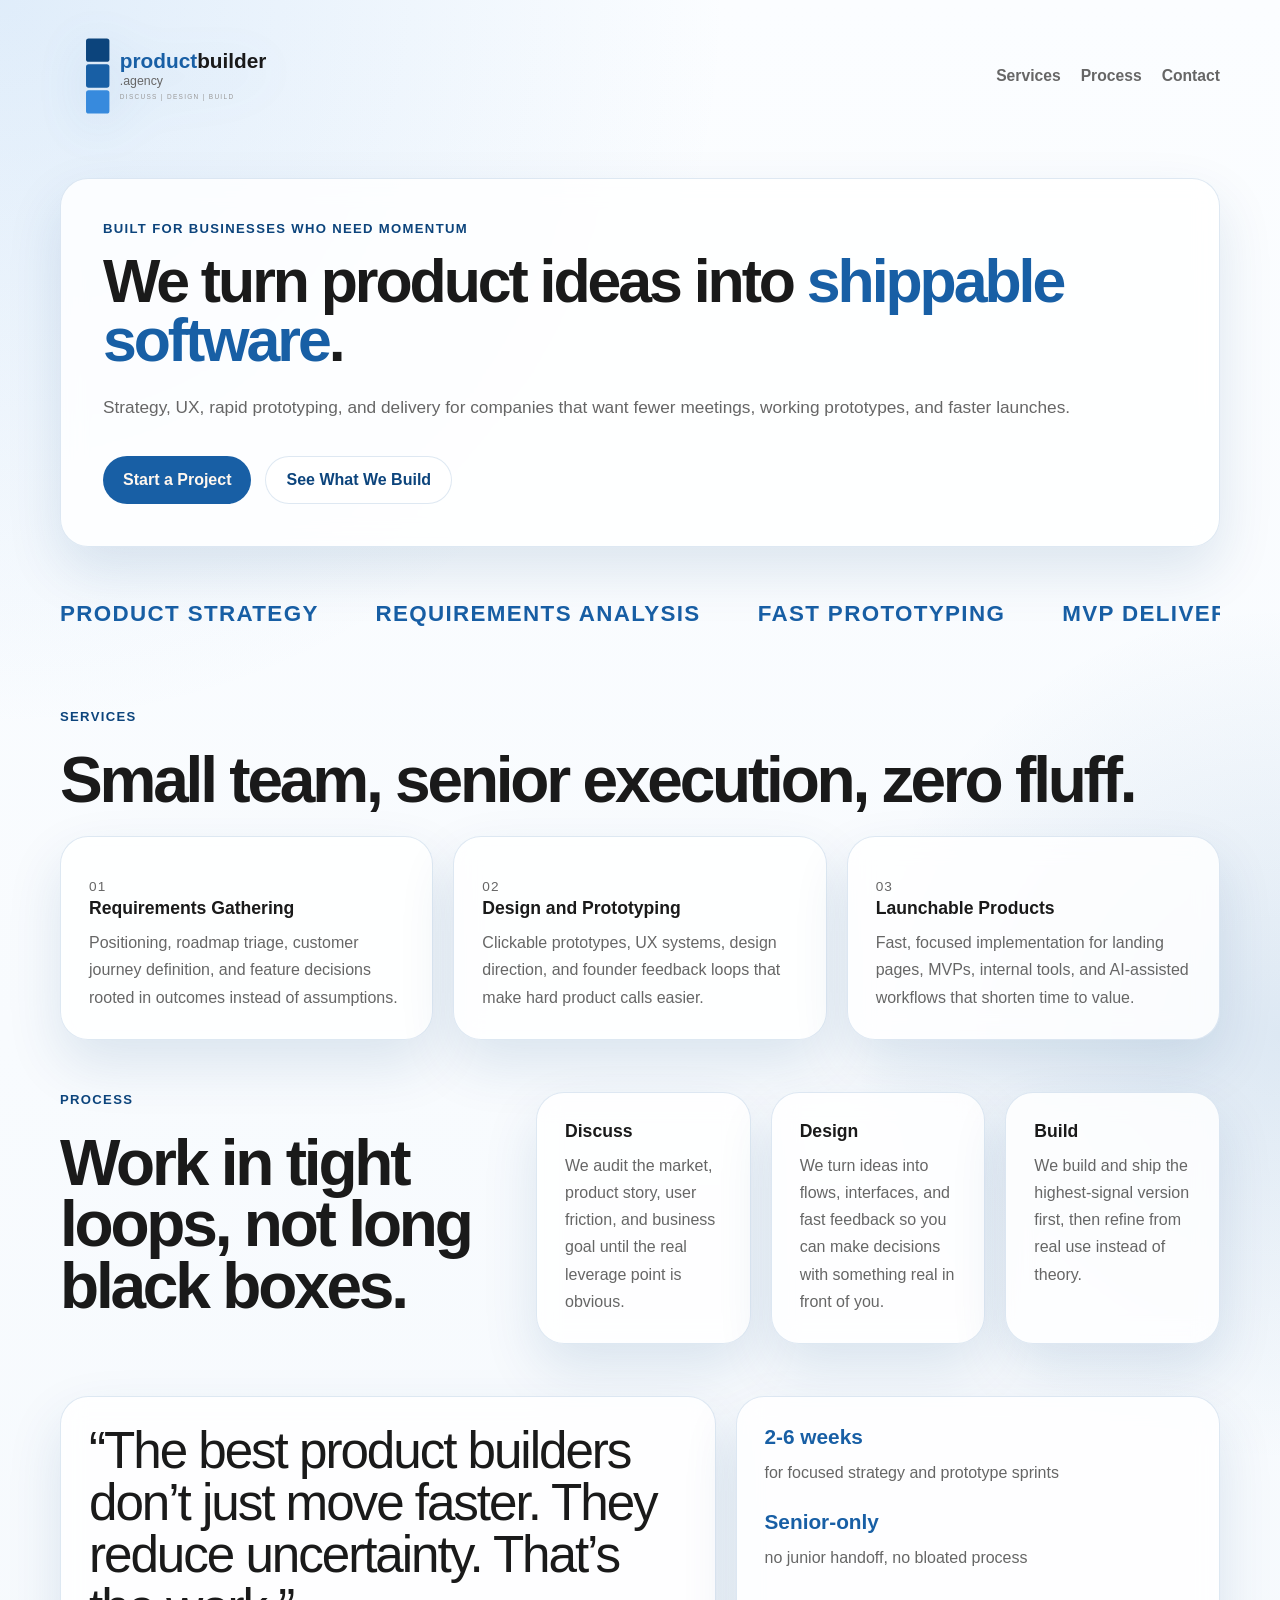
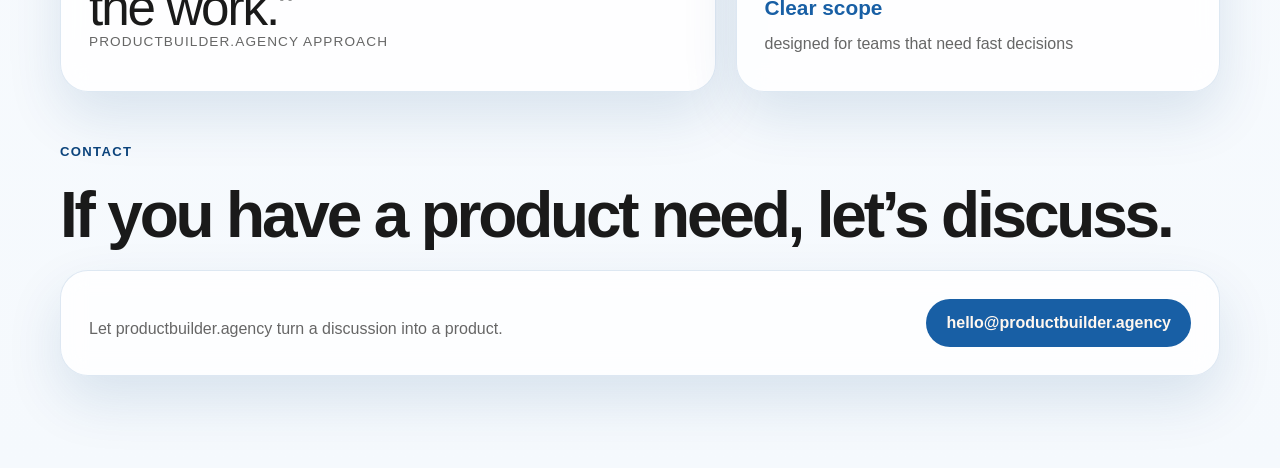
==== index.html @ 7d95f9d0 "Initial productbuilder.agency site" ====
<!DOCTYPE html>
<html lang="en">
  <head>
    <meta charset="UTF-8" />
    <meta name="viewport" content="width=device-width, initial-scale=1.0" />
    <title>productbuilder.agency</title>
    <meta
      name="description"
      content="Product strategy, design, and engineering for founders who need traction fast."
    />
    <link rel="icon" type="image/svg+xml" href="./assets/pb-logo-icon.svg" />
    <link rel="stylesheet" href="./styles.css" />
  </head>
  <body>
    <div class="site-shell">
      <header class="topbar">
        <a class="brand" href="#top" aria-label="productbuilder.agency home">
          <img
            class="brand-logo brand-logo-full"
            src="./assets/pb-logo-primary.svg"
            alt="productbuilder.agency"
          />
          <img
            class="brand-logo brand-logo-icon"
            src="./assets/pb-logo-icon.svg"
            alt=""
            aria-hidden="true"
          />
        </a>
        <nav class="nav">
          <a href="#services">Services</a>
          <a href="#process">Process</a>
          <a href="#contact">Contact</a>
        </nav>
      </header>

      <main id="top">
        <section class="hero">
          <div class="hero-copy reveal">
            <p class="eyebrow">Built for businesses who need momentum</p>
            <h1>
              We turn product ideas into
              <span>shippable software</span>.
            </h1>
            <p class="lede">
              Strategy, UX, rapid prototyping, and delivery for companies that
              want fewer meetings, working prototypes, and faster launches.
            </p>
            <div class="hero-actions">
              <a class="button button-primary" href="#contact">Start a Project</a>
              <a class="button button-secondary" href="#services">See What We Build</a>
            </div>
          </div>
        </section>

        <section class="marquee">
          <p>
            Product Strategy
            <span></span>
            Requirements Analysis
            <span></span>
            Fast Prototyping
            <span></span>
            MVP Delivery
            <span></span>
            AI Enabled Workflows
            <span></span>
            Continuous Integration/Continuous Delivery
          </p>
        </section>

        <section class="section" id="services">
          <div class="section-heading section-heading-wide reveal">
            <p class="eyebrow">Services</p>
            <h2>Small team, senior execution, zero fluff.</h2>
          </div>
          <div class="service-list">
            <article class="service-card reveal">
              <p class="service-number">01</p>
              <h3>Requirements Gathering</h3>
              <p>
                Positioning, roadmap triage, customer journey definition, and
                feature decisions rooted in outcomes instead of assumptions.
              </p>
            </article>
            <article class="service-card reveal reveal-delay-1">
              <p class="service-number">02</p>
              <h3>Design and Prototyping</h3>
              <p>
                Clickable prototypes, UX systems, design direction, and founder
                feedback loops that make hard product calls easier.
              </p>
            </article>
            <article class="service-card reveal reveal-delay-2">
              <p class="service-number">03</p>
              <h3>Launchable Products</h3>
              <p>
                Fast, focused implementation for landing pages, MVPs, internal
                tools, and AI-assisted workflows that shorten time to value.
              </p>
            </article>
          </div>
        </section>

        <section class="section split-section" id="process">
          <div class="section-heading reveal">
            <p class="eyebrow">Process</p>
            <h2>Work in tight loops, not long black boxes.</h2>
          </div>
          <div class="timeline">
            <article class="timeline-item reveal">
              <h3>Discuss</h3>
              <p>
                We audit the market, product story, user friction, and business
                goal until the real leverage point is obvious.
              </p>
            </article>
            <article class="timeline-item reveal reveal-delay-1">
              <h3>Design</h3>
              <p>
                We turn ideas into flows, interfaces, and fast feedback so you
                can make decisions with something real in front of you.
              </p>
            </article>
            <article class="timeline-item reveal reveal-delay-2">
              <h3>Build</h3>
              <p>
                We build and ship the highest-signal version first, then refine
                from real use instead of theory.
              </p>
            </article>
          </div>
        </section>

        <section class="section testimonial-band">
          <div class="testimonial reveal">
            <p class="quote">
              “The best product builders don’t just move faster. They reduce
              uncertainty. That’s the work.”
            </p>
            <p class="quote-attribution">productbuilder.agency approach</p>
          </div>
          <div class="stats reveal reveal-delay-1">
            <div>
              <strong>2-6 weeks</strong>
              <p>for focused strategy and prototype sprints</p>
            </div>
            <div>
              <strong>Senior-only</strong>
              <p>no junior handoff, no bloated process</p>
            </div>
            <div>
              <strong>Clear scope</strong>
              <p>designed for teams that need fast decisions</p>
            </div>
          </div>
        </section>

        <section class="section contact-section" id="contact">
          <div class="section-heading section-heading-wide reveal">
            <p class="eyebrow">Contact</p>
            <h2>If you have a product need, let’s discuss.</h2>
          </div>
          <div class="contact-card reveal reveal-delay-1">
            <p>
              Let productbuilder.agency turn a discussion into a product.
            </p>
            <a class="button button-primary" href="mailto:hello@productbuilder.agency">
              hello@productbuilder.agency
            </a>
          </div>
        </section>
      </main>
    </div>

    <script src="./script.js"></script>
  </body>
</html>
---- styles.css ----
:root {
  --blue-primary: #185fa5;
  --blue-dark: #0c447c;
  --blue-light: #378add;
  --blue-pale: rgba(133, 183, 235, 0.6);
  --text: #1a1a1a;
  --gray-medium: #666666;
  --gray-light: #999999;
  --bg: #f5f9fd;
  --bg-strong: #e4eef8;
  --surface: rgba(255, 255, 255, 0.82);
  --surface-strong: #ffffff;
  --border: rgba(24, 95, 165, 0.14);
  --shadow: 0 24px 56px rgba(12, 68, 124, 0.12);
}

* {
  box-sizing: border-box;
}

html {
  scroll-behavior: smooth;
}

body {
  margin: 0;
  min-height: 100vh;
  font-family: Arial, Helvetica, sans-serif;
  color: var(--text);
  background:
    radial-gradient(circle at top left, rgba(56, 138, 221, 0.14), transparent 30%),
    radial-gradient(circle at right center, rgba(24, 95, 165, 0.12), transparent 26%),
    linear-gradient(180deg, #fbfdff 0%, var(--bg) 100%);
}

a {
  color: inherit;
  text-decoration: none;
}

.site-shell {
  width: min(1160px, calc(100% - 32px));
  margin: 0 auto;
  padding: 20px 0 64px;
}

.topbar {
  display: flex;
  align-items: center;
  justify-content: space-between;
  gap: 24px;
  padding: 12px 0 30px;
}

.brand {
  display: inline-flex;
  align-items: center;
}

.brand-logo {
  display: block;
  height: auto;
}

.brand-logo-full {
  width: min(390px, 42vw);
  filter: drop-shadow(0 10px 24px rgba(24, 95, 165, 0.12));
  background: transparent;
}

.brand-logo-icon {
  display: none;
  width: 62px;
  border-radius: 16px;
  filter: drop-shadow(0 10px 24px rgba(24, 95, 165, 0.14));
  background: transparent;
}

.nav {
  display: flex;
  flex-wrap: wrap;
  gap: 20px;
  color: var(--gray-medium);
  font-size: 0.98rem;
  font-weight: 700;
}

.hero {
  display: block;
  padding: 28px 0 18px;
}

.hero-copy,
.service-card,
.timeline-item,
.testimonial,
.stats,
.contact-card {
  border: 1px solid var(--border);
  border-radius: 28px;
  background: var(--surface);
  backdrop-filter: blur(12px);
  box-shadow: var(--shadow);
}

.hero-copy {
  padding: 42px;
}

.eyebrow {
  margin: 0 0 16px;
  color: var(--blue-dark);
  font-size: 0.82rem;
  font-weight: 700;
  letter-spacing: 0.1em;
  text-transform: uppercase;
}

h1,
h2,
h3,
.quote {
  margin: 0;
}

h1,
h2 {
  font-family: Arial, Helvetica, sans-serif;
  font-weight: 700;
  line-height: 0.96;
  letter-spacing: -0.05em;
}

h1 {
  font-size: clamp(1.9rem, 5.2vw, 3.8rem);
  max-width: none;
}

h1 span {
  color: var(--blue-primary);
}

.lede {
  max-width: none;
  margin: 24px 0 0;
  font-size: 1.08rem;
  line-height: 1.7;
  color: var(--gray-medium);
}

.hero-actions {
  display: flex;
  flex-wrap: wrap;
  gap: 14px;
  margin-top: 34px;
}

.button {
  display: inline-flex;
  align-items: center;
  justify-content: center;
  min-height: 48px;
  padding: 0 20px;
  border-radius: 999px;
  font-weight: 700;
  transition: transform 180ms ease, background-color 180ms ease, color 180ms ease;
}

.button:hover {
  transform: translateY(-2px);
}

.button-primary {
  background: var(--blue-primary);
  color: #fff7ef;
}

.button-secondary {
  border: 1px solid var(--border);
  background: rgba(255, 255, 255, 0.72);
  color: var(--blue-dark);
}

.service-number,
.quote-attribution {
  margin: 0 0 14px;
  color: var(--gray-medium);
  font-size: 0.85rem;
  letter-spacing: 0.08em;
  text-transform: uppercase;
}
.service-card h3,
.timeline-item h3 {
  display: block;
  font-size: 1.1rem;
  line-height: 1.2;
}

.service-card p,
.timeline-item p,
.stats p,
.contact-card p {
  margin: 10px 0 0;
  color: var(--gray-medium);
  line-height: 1.7;
}

.marquee {
  overflow: hidden;
  margin: 18px 0 12px;
  padding: 18px 0;
  white-space: nowrap;
}

.marquee p {
  display: inline-block;
  min-width: 100%;
  margin: 0;
  color: var(--blue-primary);
  font-size: clamp(1.1rem, 2vw, 1.4rem);
  font-weight: 700;
  letter-spacing: 0.06em;
  text-transform: uppercase;
  animation: slide 20s linear infinite;
}

.marquee span {
  display: inline-block;
  width: 42px;
}

.section {
  padding: 52px 0 0;
}

.section-heading {
  display: grid;
  gap: 10px;
  margin-bottom: 24px;
}

.section-heading h2 {
  max-width: 12ch;
  font-size: clamp(2.4rem, 5vw, 4.6rem);
}

.section-heading-wide h2 {
  max-width: none;
}

.service-list,
.timeline,
.testimonial-band {
  display: grid;
  gap: 20px;
}

.service-list {
  grid-template-columns: repeat(3, minmax(0, 1fr));
}

.service-card,
.timeline-item,
.testimonial,
.stats,
.contact-card {
  padding: 28px;
}

.split-section {
  display: grid;
  grid-template-columns: minmax(0, 0.8fr) minmax(0, 1.2fr);
  gap: 20px;
  align-items: start;
}

.timeline {
  grid-template-columns: repeat(3, minmax(0, 1fr));
}

.testimonial-band {
  grid-template-columns: 1.15fr 0.85fr;
}

.quote {
  font-family: Arial, Helvetica, sans-serif;
  font-size: clamp(2rem, 4vw, 3.2rem);
  line-height: 1.02;
  letter-spacing: -0.04em;
}

.stats {
  display: grid;
  gap: 18px;
}

.stats strong {
  font-size: 1.3rem;
  color: var(--blue-primary);
}

.contact-section {
  padding-bottom: 28px;
}

.contact-card {
  display: flex;
  align-items: center;
  justify-content: space-between;
  gap: 20px;
}

.reveal {
  opacity: 0;
  transform: translateY(18px);
  transition: opacity 700ms ease, transform 700ms ease;
}

.reveal.is-visible {
  opacity: 1;
  transform: translateY(0);
}

.reveal-delay-1 {
  transition-delay: 120ms;
}

.reveal-delay-2 {
  transition-delay: 220ms;
}

@keyframes slide {
  from {
    transform: translateX(0);
  }
  to {
    transform: translateX(-12%);
  }
}

@media (max-width: 980px) {
  .split-section,
  .testimonial-band,
  .service-list,
  .timeline,
  .contact-card {
    grid-template-columns: 1fr;
  }

  .contact-card {
    align-items: flex-start;
  }
}

@media (max-width: 720px) {
  .site-shell {
    width: min(100% - 20px, 1160px);
    padding-top: 10px;
  }

  .topbar {
    flex-direction: column;
    align-items: flex-start;
    padding-bottom: 18px;
  }

  .brand-logo-full {
    display: none;
  }

  .brand-logo-icon {
    display: block;
  }

  .hero-copy,
  .hero-card,
  .service-card,
  .timeline-item,
  .testimonial,
  .stats,
  .contact-card {
    padding: 22px;
    border-radius: 22px;
  }

  h1 {
    font-size: clamp(2.9rem, 18vw, 5rem);
  }

  .button {
    width: 100%;
  }

  .nav {
    gap: 14px;
  }
}

@media (prefers-reduced-motion: reduce) {
  html {
    scroll-behavior: auto;
  }

  .marquee p,
  .reveal,
  .button {
    animation: none;
    transition: none;
  }

  .reveal {
    opacity: 1;
    transform: none;
  }
}
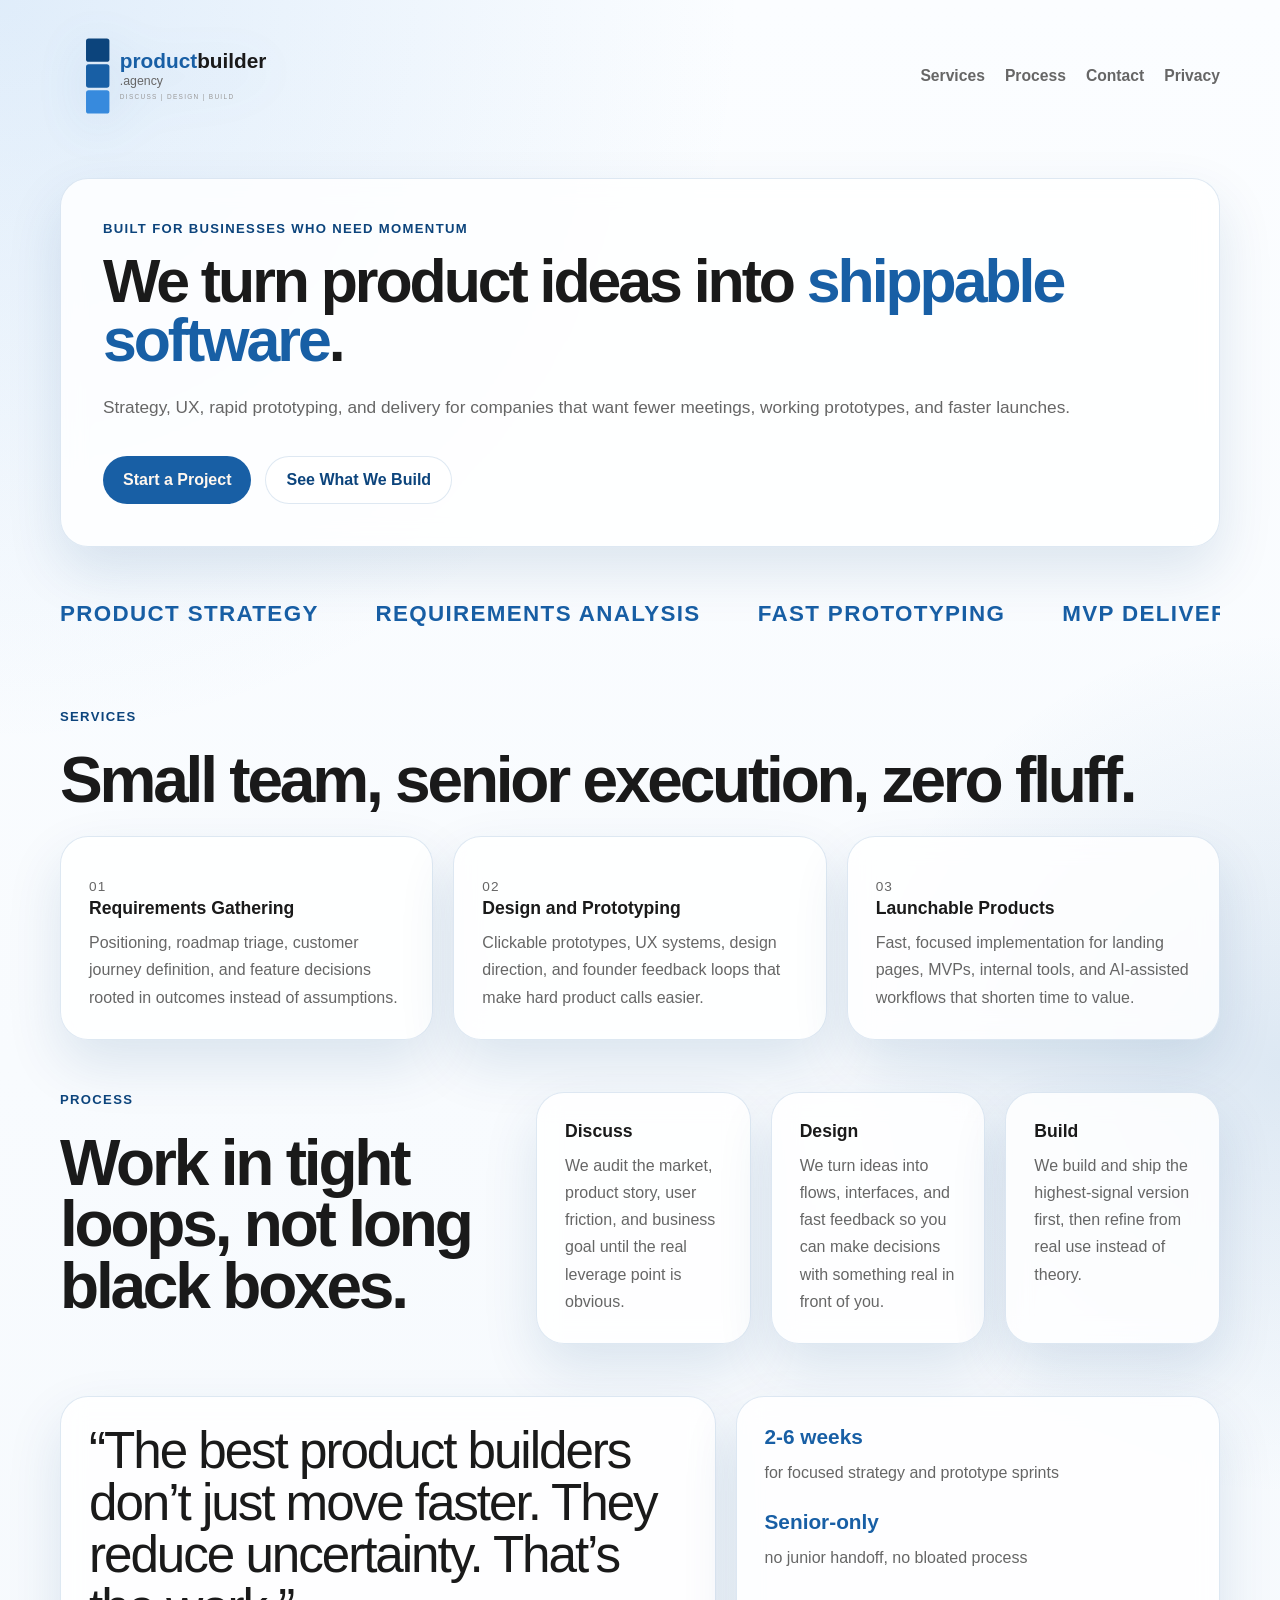
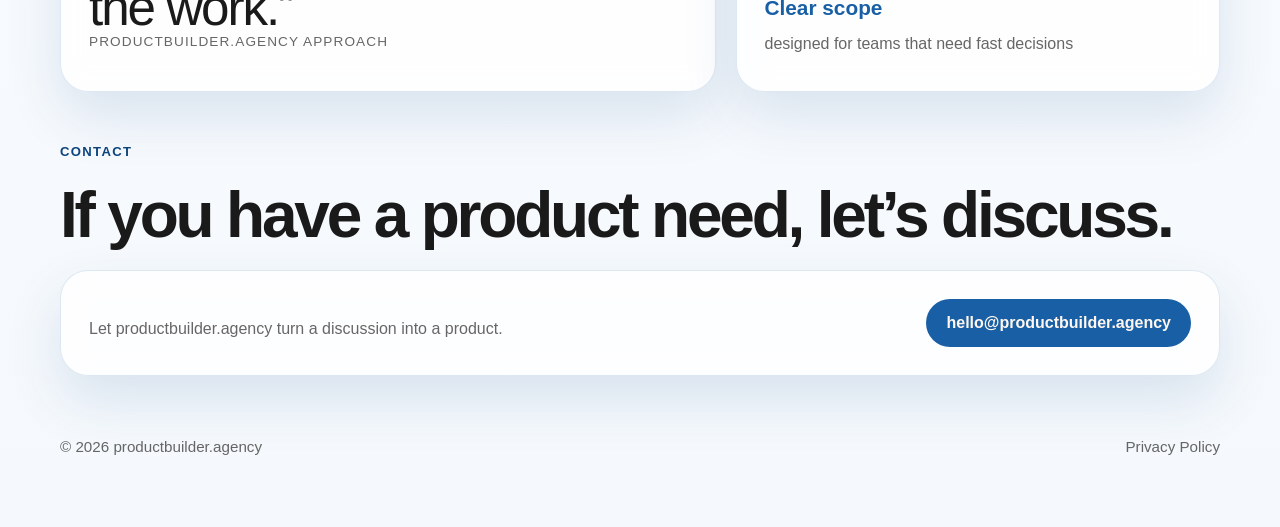
==== commit 0c342708: "Add privacy policy and update site content" ====
--- a/index.html
+++ b/index.html
@@ -31,6 +31,7 @@
           <a href="#services">Services</a>
           <a href="#process">Process</a>
           <a href="#contact">Contact</a>
+          <a href="./privacy.html">Privacy</a>
         </nav>
       </header>
 
@@ -170,6 +171,11 @@
             </a>
           </div>
         </section>
+
+        <footer class="site-footer">
+          <p>&copy; 2026 productbuilder.agency</p>
+          <a href="./privacy.html">Privacy Policy</a>
+        </footer>
       </main>
     </div>
 
--- a/styles.css
+++ b/styles.css
@@ -310,6 +310,70 @@
   gap: 20px;
 }
 
+.policy-layout {
+  padding-top: 24px;
+}
+
+.policy-hero h1 {
+  max-width: none;
+}
+
+.policy-card {
+  border: 1px solid var(--border);
+  border-radius: 28px;
+  background: var(--surface);
+  backdrop-filter: blur(12px);
+  box-shadow: var(--shadow);
+  padding: 32px;
+}
+
+.policy-card h2 {
+  margin-top: 32px;
+  font-size: clamp(1.4rem, 2.4vw, 2rem);
+}
+
+.policy-card h2:first-of-type {
+  margin-top: 0;
+}
+
+.policy-card p {
+  margin: 14px 0 0;
+  color: var(--gray-medium);
+  line-height: 1.75;
+}
+
+.policy-meta {
+  margin: 0 0 10px;
+  color: var(--gray-light);
+  font-size: 0.94rem;
+}
+
+.policy-list {
+  margin: 14px 0 0;
+  padding-left: 22px;
+  color: var(--gray-medium);
+  line-height: 1.75;
+}
+
+.inline-link {
+  color: var(--blue-primary);
+  font-weight: 700;
+}
+
+.site-footer {
+  display: flex;
+  justify-content: space-between;
+  align-items: center;
+  gap: 16px;
+  padding: 34px 0 8px;
+  color: var(--gray-medium);
+  font-size: 0.95rem;
+}
+
+.site-footer p {
+  margin: 0;
+}
+
 .reveal {
   opacity: 0;
   transform: translateY(18px);
@@ -348,6 +412,11 @@
   }
 
   .contact-card {
+    align-items: flex-start;
+  }
+
+  .site-footer {
+    flex-direction: column;
     align-items: flex-start;
   }
 }
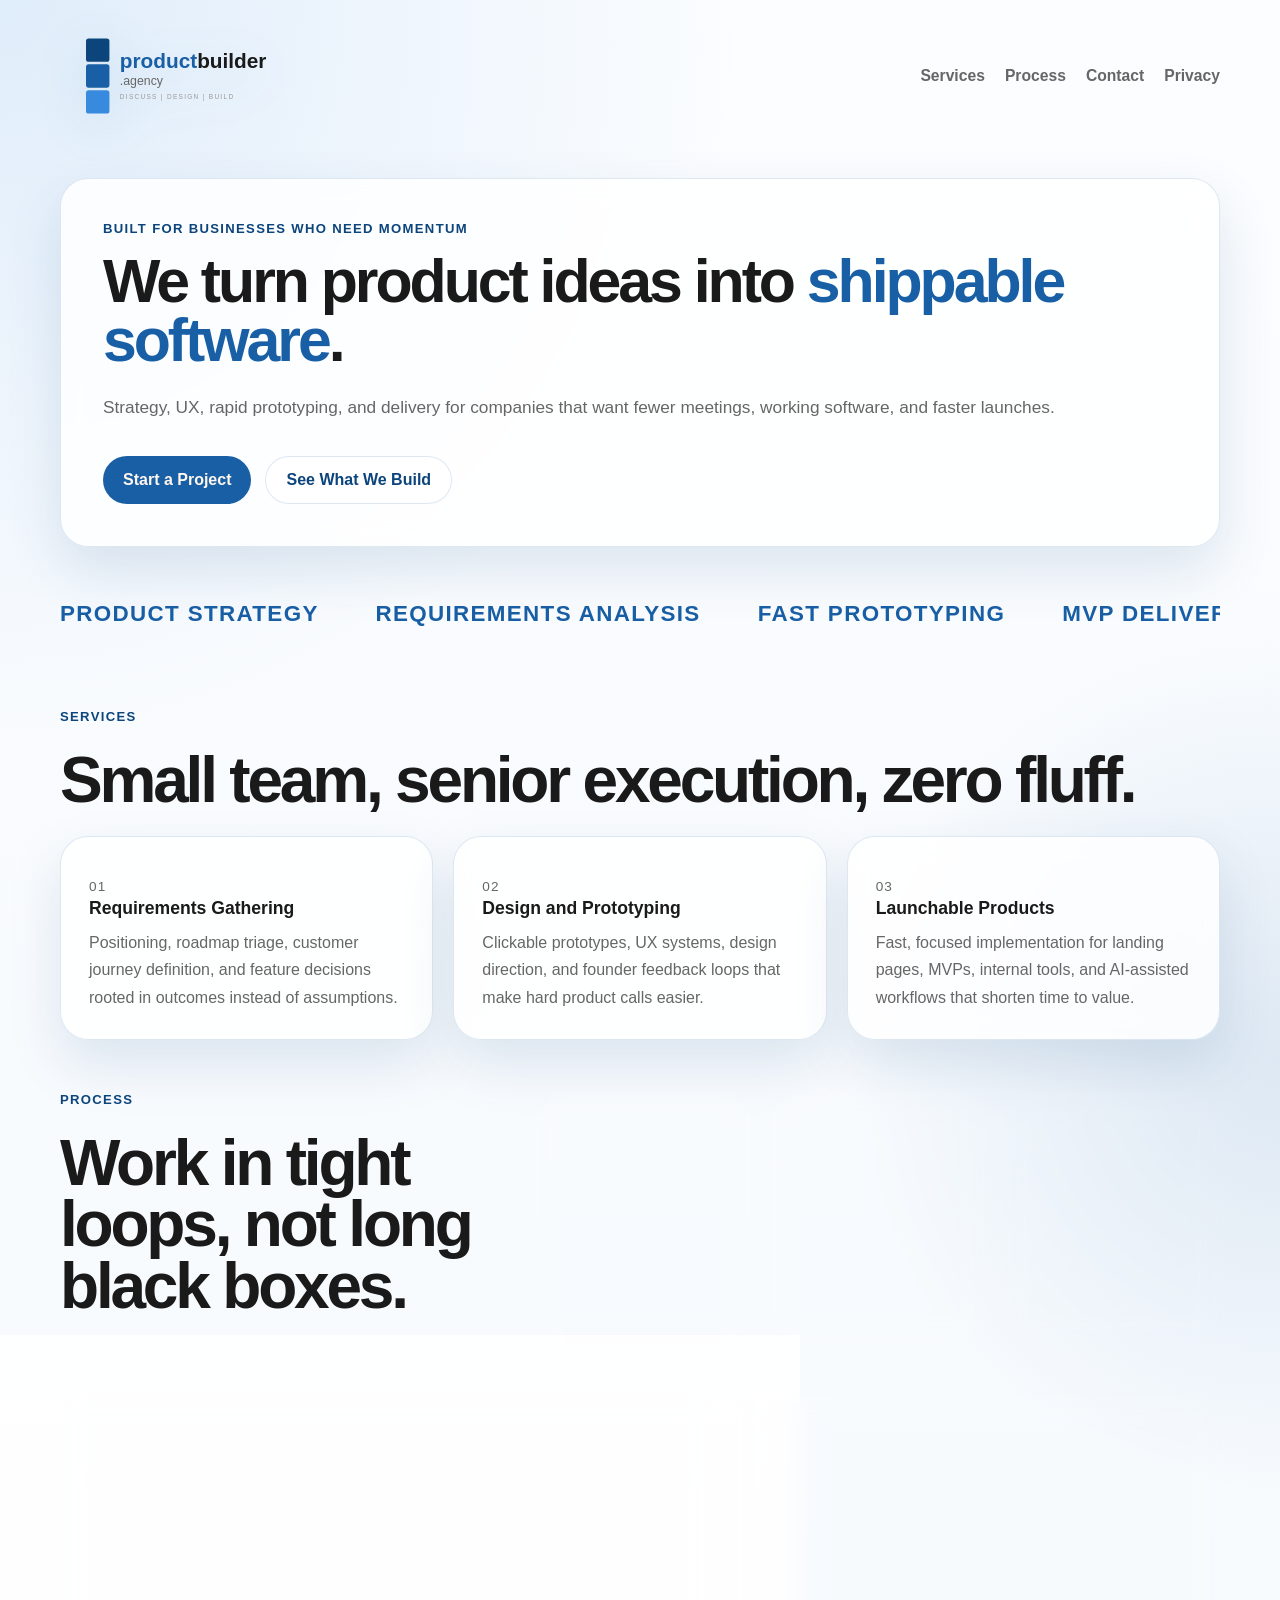
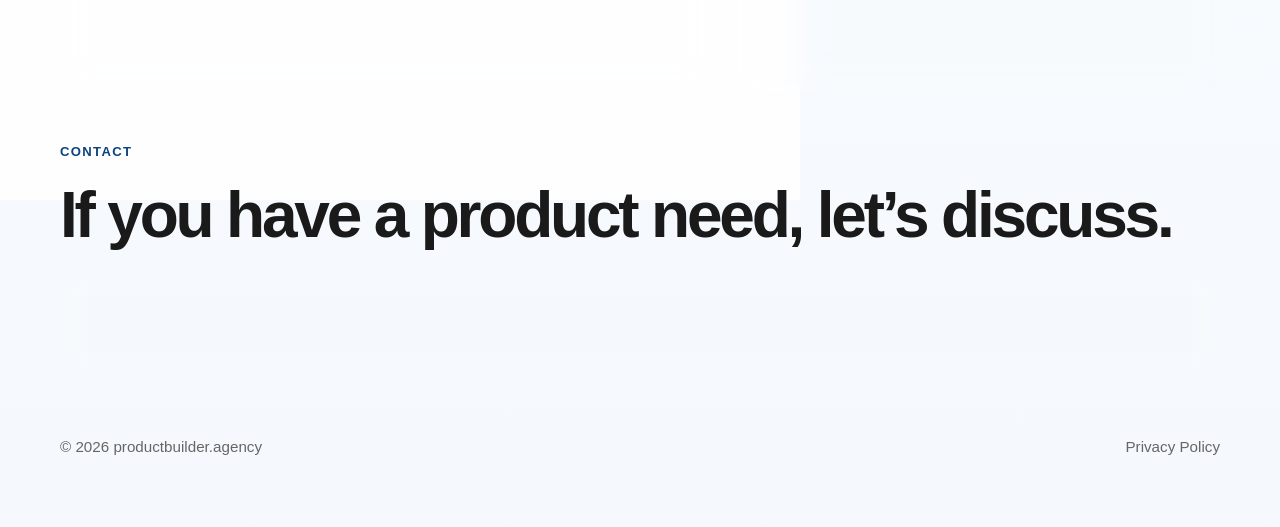
==== commit fa10a198: "Update homepage delivery wording" ====
--- a/index.html
+++ b/index.html
@@ -45,7 +45,7 @@
             </h1>
             <p class="lede">
               Strategy, UX, rapid prototyping, and delivery for companies that
-              want fewer meetings, working prototypes, and faster launches.
+              want fewer meetings, working software, and faster launches.
             </p>
             <div class="hero-actions">
               <a class="button button-primary" href="#contact">Start a Project</a>
